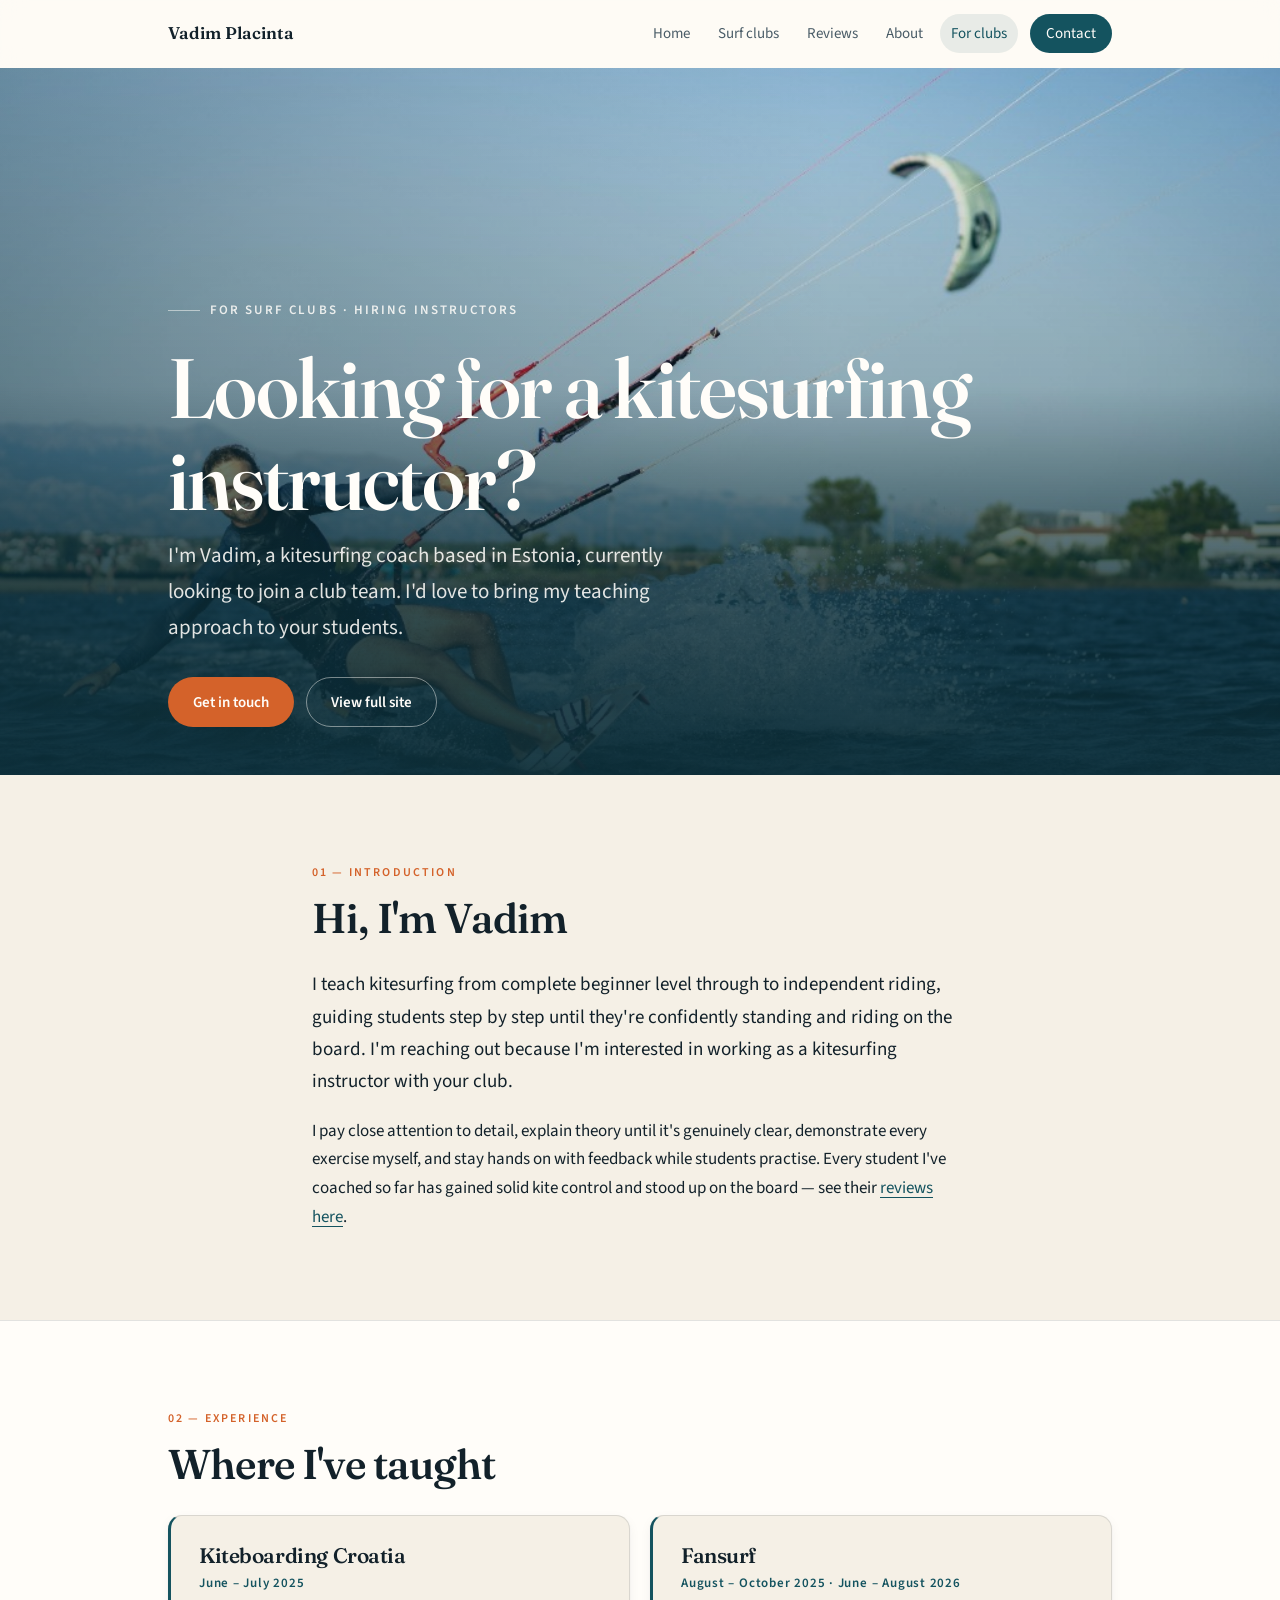
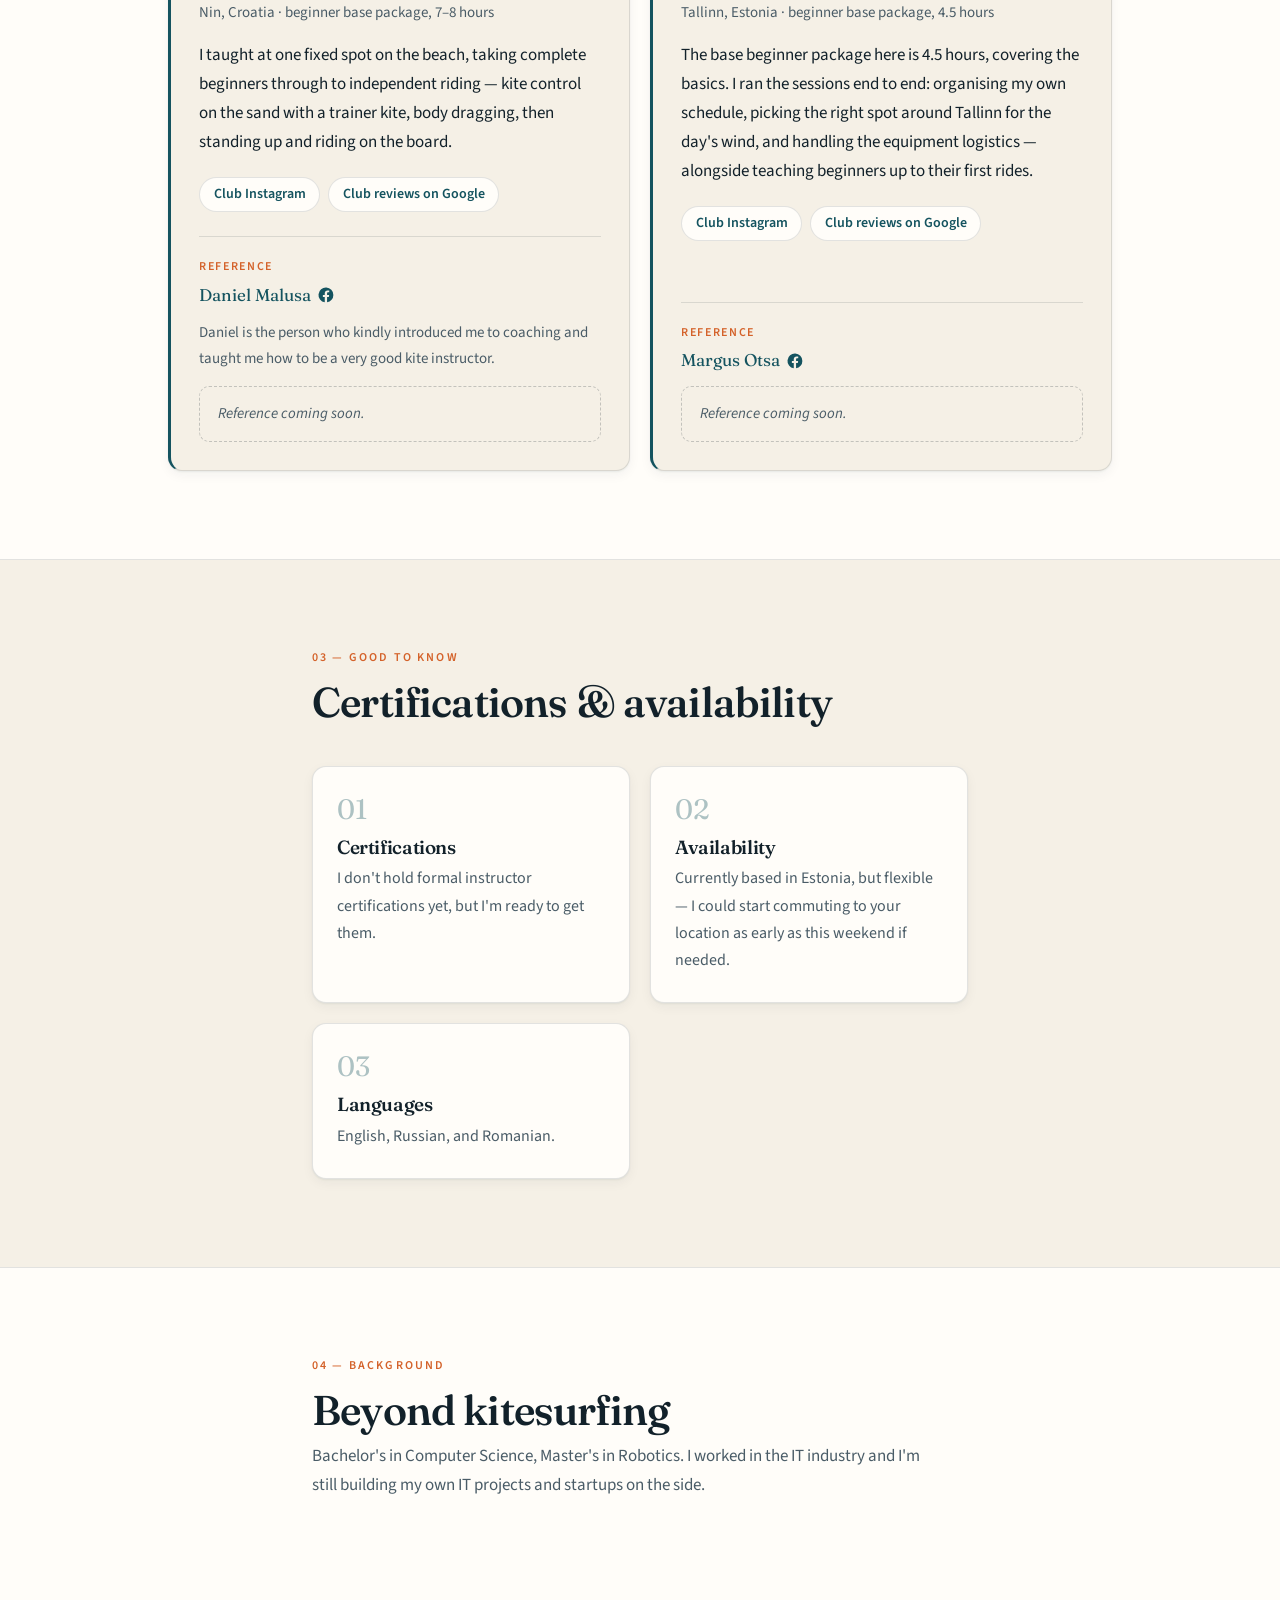
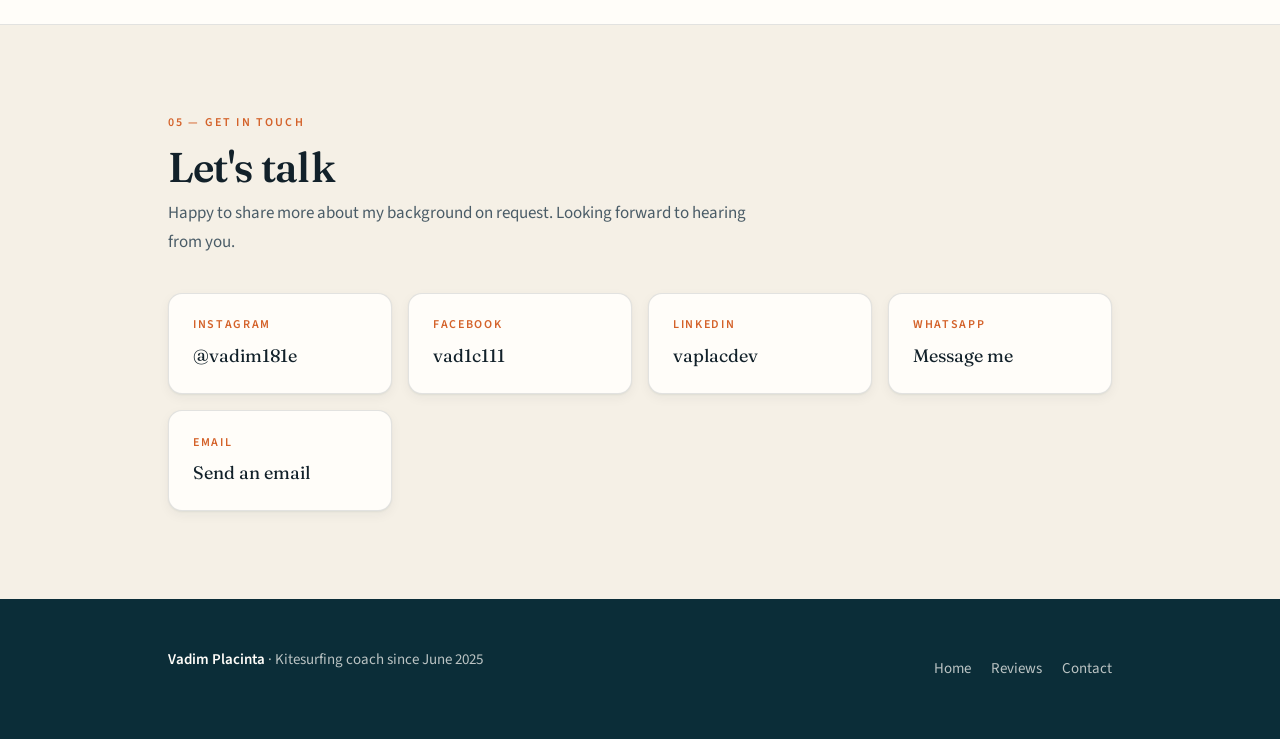
==== employers.html @ 252a07ca "Initial commit of the project structure and setup." ====
<!DOCTYPE html>
<html lang="en">
  <head>
    <meta charset="utf-8" />
    <meta name="viewport" content="width=device-width, initial-scale=1" />
    <title>Vadim Placinta — For surf clubs</title>
    <meta
      name="description"
      content="Vadim Placinta is looking for a kitesurfing instructor position. Experience, availability, and contact details for surf club owners."
    />
    <link rel="preconnect" href="https://fonts.googleapis.com" />
    <link rel="preconnect" href="https://fonts.gstatic.com" crossorigin />
    <link
      href="https://fonts.googleapis.com/css2?family=Fraunces:opsz,wght@9..144,560;9..144,600&family=Source+Sans+3:wght@400;600&display=swap"
      rel="stylesheet"
    />
    <link rel="stylesheet" href="css/style.css" />
  </head>
  <body>
    <header class="site-header" id="site-header">
      <div class="nav-wrap">
        <a class="logo" href="index.html">Vadim Placinta</a>
        <button
          class="nav-toggle"
          id="nav-toggle"
          type="button"
          aria-expanded="false"
          aria-controls="site-nav"
          aria-label="Toggle menu"
        >
          <span></span><span></span><span></span>
        </button>
        <nav class="site-nav" id="site-nav" aria-label="Main">
          <a href="index.html">Home</a>
          <a href="index.html#clubs">Surf clubs</a>
          <a href="index.html#reviews">Reviews</a>
          <a href="index.html#about">About</a>
          <a href="employers.html" class="is-active">For clubs</a>
          <a class="nav-cta" href="#contact">Contact</a>
        </nav>
      </div>
    </header>

    <main id="top">
      <section class="hero" id="hero">
        <div class="hero-bg">
          <img
            src="images/vadim-kite-main.jpg"
            alt="Vadim Placinta kitesurfing, carving with a big spray"
          />
        </div>
        <div class="hero-inner">
          <p class="eyebrow">For surf clubs · hiring instructors</p>
          <h1>Looking for a kitesurfing instructor?</h1>
          <p class="hero-tagline">
            I'm Vadim, a kitesurfing coach based in Estonia, currently looking
            to join a club team. I'd love to bring my teaching approach to
            your students.
          </p>
          <div class="hero-actions">
            <a class="btn btn-primary" href="#contact">Get in touch</a>
            <a class="btn btn-ghost" href="index.html">View full site</a>
          </div>
        </div>
      </section>

      <section class="section" id="pitch">
        <div class="wrap-narrow">
          <span class="section-label">01 — Introduction</span>
          <h2>Hi, I'm Vadim</h2>
          <p class="lead">
            I teach kitesurfing from complete beginner level through to
            independent riding, guiding students step by step until they're
            confidently standing and riding on the board. I'm reaching out
            because I'm interested in working as a kitesurfing instructor with
            your club.
          </p>
          <p>
            I pay close attention to detail, explain theory until it's
            genuinely clear, demonstrate every exercise myself, and stay hands
            on with feedback while students practise. Every student I've
            coached so far has gained solid kite control and stood up on the
            board — see their
            <a href="index.html#reviews">reviews here</a>.
          </p>
        </div>
      </section>

      <section class="section section-alt" id="experience">
        <div class="wrap">
          <span class="section-label">02 — Experience</span>
          <h2>Where I've taught</h2>
          <div class="club-grid">
            <article class="club-card reveal">
              <h3 class="club-name">Kiteboarding Croatia</h3>
              <p class="club-dates">June – July 2025</p>
              <p class="club-meta">
                Nin, Croatia · beginner base package, 7–8 hours
              </p>
              <p class="club-role">
                I taught at one fixed spot on the beach, taking complete
                beginners through to independent riding — kite control on the
                sand with a trainer kite, body dragging, then standing up and
                riding on the board.
              </p>
              <ul class="club-links">
                <li>
                  <a href="https://www.instagram.com/kiteboardingcroatia/" target="_blank" rel="noopener"
                    >Club Instagram</a
                  >
                </li>
                <li>
                  <a href="https://share.google/UNgTQqdzOS1WUuB8z" target="_blank" rel="noopener"
                    >Club reviews on Google</a
                  >
                </li>
              </ul>
              <footer class="club-owner">
                <p class="owner-label">Reference</p>
                <p class="owner-name">
                  <a
                    href="https://www.facebook.com/daniel.malusa"
                    target="_blank"
                    rel="noopener"
                  >
                    Daniel Malusa
                    <svg class="fb-icon" viewBox="0 0 24 24" aria-hidden="true">
                      <path
                        d="M22 12a10 10 0 1 0-11.56 9.88v-6.99H7.9V12h2.54V9.8c0-2.5 1.49-3.89 3.77-3.89 1.1 0 2.24.2 2.24.2v2.46h-1.26c-1.24 0-1.63.77-1.63 1.56V12h2.78l-.44 2.89h-2.34v6.99A10 10 0 0 0 22 12z"
                      />
                    </svg>
                  </a>
                </p>
                <p class="owner-note">
                  Daniel is the person who kindly introduced me to coaching and
                  taught me how to be a very good kite instructor.
                </p>
                <blockquote class="owner-quote is-pending">
                  <p>Reference coming soon.</p>
                </blockquote>
              </footer>
            </article>

            <article class="club-card reveal">
              <h3 class="club-name">Fansurf</h3>
              <p class="club-dates">August – October 2025 · June – August 2026</p>
              <p class="club-meta">
                Tallinn, Estonia · beginner base package, 4.5 hours
              </p>
              <p class="club-role">
                The base beginner package here is 4.5 hours, covering the
                basics. I ran the sessions end to end: organising my own
                schedule, picking the right spot around Tallinn for the day's
                wind, and handling the equipment logistics — alongside
                teaching beginners up to their first rides.
              </p>
              <ul class="club-links">
                <li>
                  <a href="https://www.instagram.com/fansurf_surfikool/" target="_blank" rel="noopener"
                    >Club Instagram</a
                  >
                </li>
                <li>
                  <a href="https://share.google/D5HDDSP0Nj3l9Az5z" target="_blank" rel="noopener"
                    >Club reviews on Google</a
                  >
                </li>
              </ul>
              <footer class="club-owner">
                <p class="owner-label">Reference</p>
                <p class="owner-name">
                  <a
                    href="https://www.facebook.com/margus.otsa"
                    target="_blank"
                    rel="noopener"
                  >
                    Margus Otsa
                    <svg class="fb-icon" viewBox="0 0 24 24" aria-hidden="true">
                      <path
                        d="M22 12a10 10 0 1 0-11.56 9.88v-6.99H7.9V12h2.54V9.8c0-2.5 1.49-3.89 3.77-3.89 1.1 0 2.24.2 2.24.2v2.46h-1.26c-1.24 0-1.63.77-1.63 1.56V12h2.78l-.44 2.89h-2.34v6.99A10 10 0 0 0 22 12z"
                      />
                    </svg>
                  </a>
                </p>
                <blockquote class="owner-quote is-pending">
                  <p>Reference coming soon.</p>
                </blockquote>
              </footer>
            </article>
          </div>
        </div>
      </section>

      <section class="section" id="details">
        <div class="wrap-narrow">
          <span class="section-label">03 — Good to know</span>
          <h2>Certifications &amp; availability</h2>
          <div class="card-grid">
            <article class="card reveal">
              <span class="card-num">01</span>
              <h3>Certifications</h3>
              <p>
                I don't hold formal instructor certifications yet, but I'm
                ready to get them.
              </p>
            </article>
            <article class="card reveal">
              <span class="card-num">02</span>
              <h3>Availability</h3>
              <p>
                Currently based in Estonia, but flexible — I could start
                commuting to your location as early as this weekend if
                needed.
              </p>
            </article>
            <article class="card reveal">
              <span class="card-num">03</span>
              <h3>Languages</h3>
              <p>English, Russian, and Romanian.</p>
            </article>
          </div>
        </div>
      </section>

      <section class="section section-alt" id="background">
        <div class="wrap-narrow">
          <span class="section-label">04 — Background</span>
          <h2>Beyond kitesurfing</h2>
          <p class="section-intro">
            Bachelor's in Computer Science, Master's in Robotics. I worked in
            the IT industry and I'm still building my own IT projects and
            startups on the side.
          </p>
        </div>
      </section>

      <section class="section" id="contact">
        <div class="wrap">
          <span class="section-label">05 — Get in touch</span>
          <h2>Let's talk</h2>
          <p class="section-intro">
            Happy to share more about my background on request. Looking
            forward to hearing from you.
          </p>

          <ul class="contact-grid">
            <li>
              <a href="https://www.instagram.com/vadim181e/" target="_blank" rel="noopener">
                <span class="label">Instagram</span>
                <span class="value">@vadim181e</span>
              </a>
            </li>
            <li>
              <a href="https://www.facebook.com/vad1c111/" target="_blank" rel="noopener">
                <span class="label">Facebook</span>
                <span class="value">vad1c111</span>
              </a>
            </li>
            <li>
              <a href="https://www.linkedin.com/in/vaplacdev/" target="_blank" rel="noopener">
                <span class="label">LinkedIn</span>
                <span class="value">vaplacdev</span>
              </a>
            </li>
            <li>
              <a id="whatsapp-link" href="#contact">
                <span class="label">WhatsApp</span>
                <span class="value">Message me</span>
              </a>
            </li>
            <li>
              <a id="email-link" href="#contact">
                <span class="label">Email</span>
                <span class="value">Send an email</span>
              </a>
            </li>
          </ul>
        </div>
      </section>
    </main>

    <footer class="site-footer">
      <div class="footer-inner">
        <p><strong>Vadim Placinta</strong> · Kitesurfing coach since June 2025</p>
        <nav class="footer-links" aria-label="Footer">
          <a href="index.html">Home</a>
          <a href="index.html#reviews">Reviews</a>
          <a href="#contact">Contact</a>
        </nav>
      </div>
    </footer>

    <script>
      (function () {
        var p = [3, 7, 2, 5, 8, 1, 4, 8, 2, 6, 9];
        var num = p.join("");
        var link = document.getElementById("whatsapp-link");
        if (link) {
          link.href = "https://wa.me/" + num;
          link.target = "_blank";
          link.rel = "noopener";
        }
      })();

      (function () {
        var user = ["v", "a", "p", "l", "a", "c"].join("");
        var domain = ["p", "r", "o", "t", "o", "n", ".", "m", "e"].join("");
        var link = document.getElementById("email-link");
        if (link) {
          link.href = "mailto:" + user + "@" + domain;
        }
      })();

      // Collapsed menu on narrow screens.
      (function () {
        var toggle = document.getElementById("nav-toggle");
        var nav = document.getElementById("site-nav");
        var close = function () {
          nav.classList.remove("is-open");
          toggle.setAttribute("aria-expanded", "false");
        };
        toggle.addEventListener("click", function () {
          var open = nav.classList.toggle("is-open");
          toggle.setAttribute("aria-expanded", open ? "true" : "false");
        });
        nav.addEventListener("click", function (event) {
          if (event.target.closest("a")) {
            close();
          }
        });
        document.addEventListener("keydown", function (event) {
          if (event.key === "Escape") {
            close();
          }
        });
        window.addEventListener("resize", close);
      })();

      // Shadow under the header once the page is scrolled.
      (function () {
        var header = document.getElementById("site-header");
        var onScroll = function () {
          header.classList.toggle("is-stuck", window.scrollY > 8);
        };
        onScroll();
        window.addEventListener("scroll", onScroll, { passive: true });
      })();

      // Fade sections in as they enter the viewport.
      (function () {
        var items = document.querySelectorAll(".reveal");
        if (!("IntersectionObserver" in window)) {
          items.forEach(function (el) {
            el.classList.add("is-visible");
          });
          return;
        }
        var observer = new IntersectionObserver(
          function (entries) {
            entries.forEach(function (entry) {
              if (entry.isIntersecting) {
                entry.target.classList.add("is-visible");
                observer.unobserve(entry.target);
              }
            });
          },
          { rootMargin: "0px 0px -12% 0px", threshold: 0.1 }
        );
        items.forEach(function (el, i) {
          el.style.transitionDelay = (i % 3) * 90 + "ms";
          observer.observe(el);
        });
      })();
    </script>
  </body>
</html>
---- css/style.css ----
:root {
  --sand: #f5f0e6;
  --sand-deep: #eae2d3;
  --foam: #fffdf9;
  --ink: #12212a;
  --ink-soft: #4a5c67;
  --sea: #14535f;
  --sea-deep: #0b2d38;
  --kite: #d4622a;
  --line: rgba(18, 33, 42, 0.12);
  --shadow-sm: 0 1px 2px rgba(11, 45, 56, 0.06),
    0 4px 12px rgba(11, 45, 56, 0.05);
  --shadow-md: 0 2px 4px rgba(11, 45, 56, 0.06),
    0 12px 32px rgba(11, 45, 56, 0.09);
  --wrap: 62rem;
  --header-h: 4.25rem;
}

*,
*::before,
*::after {
  box-sizing: border-box;
}

html {
  scroll-behavior: smooth;
}

body {
  margin: 0;
  background: var(--sand);
  color: var(--ink);
  font-family: "Source Sans 3", system-ui, sans-serif;
  font-size: 1.0625rem;
  line-height: 1.7;
  -webkit-font-smoothing: antialiased;
}

img {
  max-width: 100%;
}

a {
  color: var(--sea);
  text-decoration-thickness: 1px;
  text-underline-offset: 0.25em;
}

a:hover {
  color: var(--kite);
}

h1,
h2,
h3 {
  font-family: Fraunces, Georgia, serif;
  font-weight: 560;
  letter-spacing: -0.02em;
  line-height: 1.1;
}

/* ---------- header / nav ---------- */

.site-header {
  position: sticky;
  top: 0;
  z-index: 50;
  height: var(--header-h);
  display: flex;
  align-items: center;
  background: rgba(255, 253, 249, 0.82);
  backdrop-filter: blur(12px) saturate(150%);
  border-bottom: 1px solid transparent;
  transition: border-color 0.3s ease, box-shadow 0.3s ease;
}

.site-header.is-stuck {
  border-bottom-color: var(--line);
  box-shadow: 0 1px 12px rgba(11, 45, 56, 0.06);
}

.nav-wrap {
  width: 100%;
  max-width: var(--wrap);
  margin: 0 auto;
  padding: 0 1.5rem;
  display: flex;
  align-items: center;
  justify-content: space-between;
  gap: 1.5rem;
}

.logo {
  font-family: Fraunces, Georgia, serif;
  font-weight: 600;
  font-size: 1.0625rem;
  color: var(--ink);
  text-decoration: none;
  white-space: nowrap;
}

.logo:hover {
  color: var(--sea);
}

.site-nav {
  display: flex;
  align-items: center;
  gap: 0.35rem;
}

.site-nav a {
  position: relative;
  padding: 0.4rem 0.7rem;
  border-radius: 999px;
  color: var(--ink-soft);
  font-size: 0.9375rem;
  text-decoration: none;
  white-space: nowrap;
  transition: color 0.2s ease, background-color 0.2s ease;
}

.nav-toggle {
  display: none;
  flex-direction: column;
  justify-content: center;
  gap: 5px;
  width: 2.75rem;
  height: 2.75rem;
  padding: 0 0.6rem;
  border: 1px solid var(--line);
  border-radius: 10px;
  background: var(--foam);
  cursor: pointer;
}

.nav-toggle span {
  display: block;
  height: 2px;
  border-radius: 2px;
  background: var(--ink);
  transition: transform 0.25s ease, opacity 0.2s ease;
}

.nav-toggle[aria-expanded="true"] span:nth-child(1) {
  transform: translateY(7px) rotate(45deg);
}

.nav-toggle[aria-expanded="true"] span:nth-child(2) {
  opacity: 0;
}

.nav-toggle[aria-expanded="true"] span:nth-child(3) {
  transform: translateY(-7px) rotate(-45deg);
}

.site-nav a:hover {
  color: var(--ink);
  background: var(--sand-deep);
}

.site-nav a.is-active {
  color: var(--sea);
  background: rgba(20, 83, 95, 0.09);
}

.site-nav .nav-cta {
  margin-left: 0.4rem;
  background: var(--sea);
  color: var(--foam);
  padding: 0.45rem 1rem;
}

.site-nav .nav-cta:hover {
  background: var(--sea-deep);
  color: var(--foam);
}

/* ---------- hero ---------- */

.hero {
  position: relative;
  min-height: min(42rem, calc(100svh - var(--header-h)));
  display: flex;
  align-items: flex-end;
  padding: 14rem 0 3rem;
  overflow: hidden;
  background: var(--sea-deep);
  isolation: isolate;
}

.hero-bg {
  position: absolute;
  inset: 0;
  z-index: -2;
}

.hero-bg img {
  width: 100%;
  height: 100%;
  object-fit: cover;
  object-position: 35% 22%;
}

.hero::after {
  content: "";
  position: absolute;
  inset: 0;
  z-index: -1;
  background: linear-gradient(
      to top,
      rgba(11, 45, 56, 0.93) 0%,
      rgba(11, 45, 56, 0.78) 28%,
      rgba(11, 45, 56, 0.28) 55%,
      rgba(11, 45, 56, 0.1) 100%
    ),
    linear-gradient(to right, rgba(11, 45, 56, 0.35), transparent 65%);
}

.hero-inner {
  width: 100%;
  max-width: var(--wrap);
  margin: 0 auto;
  padding: 0 1.5rem;
  color: var(--foam);
}

.eyebrow {
  display: inline-flex;
  align-items: center;
  gap: 0.6rem;
  margin: 0 0 1.25rem;
  font-size: 0.8125rem;
  font-weight: 600;
  letter-spacing: 0.16em;
  text-transform: uppercase;
  color: rgba(255, 253, 249, 0.85);
}

.eyebrow::before {
  content: "";
  width: 2rem;
  height: 1px;
  background: currentColor;
  opacity: 0.6;
}

.hero h1 {
  margin: 0 0 0.75rem;
  font-size: clamp(2.75rem, 9vw, 5.25rem);
  color: var(--foam);
}

.hero-tagline {
  max-width: 34rem;
  margin: 0 0 2rem;
  font-size: clamp(1.0625rem, 2.2vw, 1.3125rem);
  color: rgba(255, 253, 249, 0.88);
}

.hero-actions {
  display: flex;
  flex-wrap: wrap;
  gap: 0.75rem;
}

.btn {
  display: inline-block;
  padding: 0.7rem 1.5rem;
  border-radius: 999px;
  border: 1px solid transparent;
  font-size: 0.9375rem;
  font-weight: 600;
  text-decoration: none;
  transition: transform 0.2s ease, background-color 0.2s ease,
    border-color 0.2s ease, color 0.2s ease;
}

.btn:hover {
  transform: translateY(-2px);
}

.btn-primary {
  background: var(--kite);
  color: var(--foam);
}

.btn-primary:hover {
  background: #bd5322;
  color: var(--foam);
}

.btn-ghost {
  border-color: rgba(255, 253, 249, 0.45);
  color: var(--foam);
}

.btn-ghost:hover {
  background: rgba(255, 253, 249, 0.12);
  border-color: var(--foam);
  color: var(--foam);
}

.btn-outline {
  border-color: var(--sea);
  color: var(--sea);
}

.btn-outline:hover {
  background: var(--sea);
  color: var(--foam);
}

/* ---------- sections ---------- */

.section {
  padding: 5.5rem 0;
  scroll-margin-top: var(--header-h);
}

.section-alt {
  background: var(--foam);
  border-top: 1px solid var(--line);
  border-bottom: 1px solid var(--line);
}

.wrap {
  max-width: var(--wrap);
  margin: 0 auto;
  padding: 0 1.5rem;
}

.wrap-narrow {
  max-width: 44rem;
  margin: 0 auto;
  padding: 0 1.5rem;
}

.section-label {
  display: block;
  margin: 0 0 0.75rem;
  font-size: 0.75rem;
  font-weight: 600;
  letter-spacing: 0.18em;
  text-transform: uppercase;
  color: var(--kite);
}

.section h2 {
  margin: 0 0 1.75rem;
  font-size: clamp(1.85rem, 4.5vw, 2.6rem);
}

.section h2 + .section-intro {
  margin-top: -1.25rem;
  margin-bottom: 2.25rem;
  color: var(--ink-soft);
  max-width: 38rem;
}

p {
  margin: 0 0 1.125rem;
}

p:last-child {
  margin-bottom: 0;
}

.lead {
  font-size: 1.1875rem;
  color: var(--ink);
}

/* ---------- coaching cards ---------- */

.card-grid {
  display: grid;
  grid-template-columns: repeat(auto-fit, minmax(15rem, 1fr));
  gap: 1.25rem;
  margin-top: 2.5rem;
}

.card {
  background: var(--foam);
  border: 1px solid var(--line);
  border-radius: 14px;
  padding: 1.75rem 1.5rem;
  box-shadow: var(--shadow-sm);
  transition: transform 0.25s ease, box-shadow 0.25s ease;
}

.card:hover {
  transform: translateY(-4px);
  box-shadow: var(--shadow-md);
}

.section-alt .card {
  background: var(--sand);
}

.card-num {
  display: block;
  font-family: Fraunces, Georgia, serif;
  font-size: 1.75rem;
  color: rgba(20, 83, 95, 0.35);
  line-height: 1;
  margin-bottom: 0.85rem;
}

.card h3 {
  margin: 0 0 0.5rem;
  font-size: 1.1875rem;
}

.card p {
  margin: 0;
  color: var(--ink-soft);
  font-size: 1rem;
}

/* ---------- gallery ---------- */

.gallery {
  display: grid;
  grid-template-columns: repeat(3, 1fr);
  gap: 1rem;
  margin-top: 3rem;
}

.gallery figure {
  margin: 0;
  overflow: hidden;
  border-radius: 14px;
  box-shadow: var(--shadow-sm);
}

.gallery img {
  display: block;
  width: 100%;
  aspect-ratio: 3 / 2;
  object-fit: cover;
  transition: transform 0.6s cubic-bezier(0.2, 0.7, 0.2, 1);
}

.gallery figure:hover img {
  transform: scale(1.04);
}

/* ---------- clubs ---------- */

.club-grid {
  display: grid;
  grid-template-columns: repeat(auto-fit, minmax(20rem, 1fr));
  gap: 1.25rem;
}

.club-card {
  display: flex;
  flex-direction: column;
  padding: 1.75rem;
  background: var(--foam);
  border: 1px solid var(--line);
  border-left: 3px solid var(--sea);
  border-radius: 14px;
  box-shadow: var(--shadow-sm);
}

.section-alt .club-card {
  background: var(--sand);
}

.club-name {
  margin: 0 0 0.3rem;
  font-size: 1.3125rem;
}

.club-dates {
  margin: 0 0 0.35rem;
  font-size: 0.8125rem;
  font-weight: 600;
  letter-spacing: 0.06em;
  color: var(--sea);
}

.club-meta {
  margin: 0 0 1rem;
  color: var(--ink-soft);
  font-size: 0.9375rem;
}

.club-role {
  margin: 0 0 1.25rem;
}

.club-links {
  list-style: none;
  display: flex;
  flex-wrap: wrap;
  gap: 0.5rem;
  margin: 0 0 1.5rem;
  padding: 0;
}

.club-links a {
  display: inline-block;
  padding: 0.3rem 0.85rem;
  border: 1px solid var(--line);
  border-radius: 999px;
  background: var(--sand);
  font-size: 0.875rem;
  font-weight: 600;
  text-decoration: none;
  transition: background-color 0.2s ease, border-color 0.2s ease,
    color 0.2s ease;
}

.section-alt .club-links a {
  background: var(--foam);
}

.club-links a:hover {
  background: var(--sea);
  border-color: var(--sea);
  color: var(--foam);
}

.club-owner {
  margin-top: auto;
  padding-top: 1.25rem;
  border-top: 1px solid var(--line);
}

.owner-label {
  margin: 0 0 0.2rem;
  font-size: 0.75rem;
  font-weight: 600;
  letter-spacing: 0.14em;
  text-transform: uppercase;
  color: var(--kite);
}

.owner-name {
  margin: 0 0 0.65rem;
  font-family: Fraunces, Georgia, serif;
  font-size: 1.0625rem;
}

.owner-name a {
  display: inline-flex;
  align-items: center;
  gap: 0.4rem;
  text-decoration: none;
}

.owner-name a:hover {
  text-decoration: underline;
}

.fb-icon {
  width: 1.05em;
  height: 1.05em;
  flex: none;
  fill: currentColor;
}

.owner-note {
  margin: 0 0 0.9rem;
  color: var(--ink-soft);
  font-size: 0.9375rem;
}

.owner-quote {
  margin: 0;
  padding: 0.9rem 1.1rem;
  border-radius: 10px;
  background: var(--sand-deep);
  color: var(--ink-soft);
  font-size: 0.9375rem;
}

.owner-quote p {
  margin: 0;
}

.owner-quote.is-pending {
  border: 1px dashed rgba(18, 33, 42, 0.22);
  background: transparent;
  font-style: italic;
}

.club-photo {
  margin: 0 0 2.5rem;
  overflow: hidden;
  border-radius: 14px;
  box-shadow: var(--shadow-sm);
}

.club-photo img {
  display: block;
  width: 100%;
  aspect-ratio: 16 / 10;
  object-fit: cover;
}

.club-photo figcaption {
  padding: 0.85rem 1.25rem;
  background: var(--foam);
  color: var(--ink-soft);
  font-size: 0.9375rem;
}

.section-alt .club-photo figcaption {
  background: var(--sand);
}

/* ---------- reviews ---------- */

.reviews {
  display: grid;
  grid-template-columns: repeat(auto-fit, minmax(18rem, 1fr));
  gap: 1.25rem;
}

blockquote.review {
  position: relative;
  margin: 0;
  padding: 2.5rem 1.75rem 1.5rem;
  background: var(--foam);
  border: 1px solid var(--line);
  border-radius: 14px;
  box-shadow: var(--shadow-sm);
}

.section-alt blockquote.review {
  background: var(--sand);
}

blockquote.review::before {
  content: "\201C";
  position: absolute;
  top: 0.35rem;
  left: 1.4rem;
  font-family: Fraunces, Georgia, serif;
  font-size: 4rem;
  line-height: 1;
  color: rgba(20, 83, 95, 0.22);
}

blockquote.review p {
  margin: 0 0 1rem;
}

.review-translation {
  color: var(--ink-soft);
  font-size: 0.9375rem;
  font-style: italic;
}

blockquote.review footer {
  font-size: 0.9375rem;
  font-weight: 600;
  color: var(--sea);
}

blockquote.review footer span {
  display: block;
  font-weight: 400;
  color: var(--ink-soft);
}

/* ---------- empty states ---------- */

.empty {
  padding: 2.5rem 1.75rem;
  background: var(--foam);
  border: 1px dashed rgba(18, 33, 42, 0.25);
  border-radius: 14px;
  text-align: center;
  color: var(--ink-soft);
}

.section-alt .empty {
  background: var(--sand);
}

.empty p {
  margin: 0 0 1.25rem;
}

.empty p:last-child {
  margin-bottom: 0;
}

/* ---------- education timeline ---------- */

.timeline {
  list-style: none;
  margin: 0;
  padding: 0 0 0 1.75rem;
  border-left: 2px solid var(--line);
}

.timeline li {
  position: relative;
  padding: 0 0 1.75rem;
}

.timeline li:last-child {
  padding-bottom: 0;
}

.timeline li::before {
  content: "";
  position: absolute;
  top: 0.6rem;
  left: calc(-1.75rem - 6px);
  width: 10px;
  height: 10px;
  border-radius: 50%;
  background: var(--sea);
  box-shadow: 0 0 0 4px var(--sand);
}

.section-alt .timeline li::before {
  box-shadow: 0 0 0 4px var(--foam);
}

.timeline .degree {
  display: block;
  font-family: Fraunces, Georgia, serif;
  font-size: 1.1875rem;
  font-weight: 560;
}

.timeline .field {
  color: var(--ink-soft);
}

/* ---------- form / contact ---------- */

.form-placeholder {
  padding: 3.5rem 1.75rem;
  background: var(--sand);
  border: 1px dashed rgba(18, 33, 42, 0.25);
  border-radius: 14px;
  text-align: center;
  color: var(--ink-soft);
}

.form-placeholder p {
  margin: 0;
}

.form-embed {
  border-radius: 14px;
  overflow: hidden;
  box-shadow: var(--shadow-sm);
  background: var(--foam);
}

.form-embed iframe {
  display: block;
  width: 100%;
  border: 0;
}

.contact-grid {
  list-style: none;
  margin: 0;
  padding: 0;
  display: grid;
  grid-template-columns: repeat(auto-fit, minmax(13rem, 1fr));
  gap: 1rem;
}

.contact-grid a {
  display: block;
  height: 100%;
  padding: 1.35rem 1.5rem;
  background: var(--foam);
  border: 1px solid var(--line);
  border-radius: 14px;
  box-shadow: var(--shadow-sm);
  text-decoration: none;
  color: var(--ink);
  transition: transform 0.25s ease, box-shadow 0.25s ease,
    border-color 0.25s ease;
}

.contact-grid a:hover {
  transform: translateY(-3px);
  box-shadow: var(--shadow-md);
  border-color: var(--sea);
  color: var(--ink);
}

.contact-grid .label {
  display: block;
  font-size: 0.75rem;
  font-weight: 600;
  letter-spacing: 0.14em;
  text-transform: uppercase;
  color: var(--kite);
  margin-bottom: 0.3rem;
}

.contact-grid .value {
  font-family: Fraunces, Georgia, serif;
  font-size: 1.125rem;
}

/* ---------- footer ---------- */

.site-footer {
  background: var(--sea-deep);
  color: rgba(255, 253, 249, 0.72);
  padding: 3rem 0;
  font-size: 0.9375rem;
}

.footer-inner {
  max-width: var(--wrap);
  margin: 0 auto;
  padding: 0 1.5rem;
  display: flex;
  flex-wrap: wrap;
  gap: 0.75rem 1.5rem;
  justify-content: space-between;
  align-items: center;
}

.site-footer strong {
  color: var(--foam);
  font-weight: 600;
}

.footer-links {
  display: flex;
  gap: 1.25rem;
}

.site-footer a {
  color: rgba(255, 253, 249, 0.72);
  text-decoration: none;
}

.site-footer a:hover {
  color: var(--foam);
}

/* ---------- scroll reveal ---------- */

.reveal {
  opacity: 0;
  transform: translateY(18px);
  transition: opacity 0.7s ease, transform 0.7s cubic-bezier(0.2, 0.7, 0.2, 1);
}

.reveal.is-visible {
  opacity: 1;
  transform: none;
}

/* ---------- responsive ---------- */

@media (max-width: 46rem) {
  .section {
    padding: 4rem 0;
  }

  .hero {
    padding-top: 9rem;
  }

  .gallery {
    grid-template-columns: 1fr 1fr;
  }
}

/* Collapse the nav into a toggled panel once the links stop fitting. */
@media (max-width: 58rem) {
  .nav-toggle {
    display: flex;
  }

  .site-nav {
    position: absolute;
    top: 100%;
    left: 0;
    right: 0;
    display: none;
    flex-direction: column;
    align-items: stretch;
    gap: 0.15rem;
    padding: 0.75rem 1.25rem 1.25rem;
    background: rgba(255, 253, 249, 0.98);
    backdrop-filter: blur(12px) saturate(150%);
    border-bottom: 1px solid var(--line);
    box-shadow: var(--shadow-md);
  }

  .site-nav.is-open {
    display: flex;
  }

  .site-nav a {
    padding: 0.8rem 0.9rem;
    border-radius: 10px;
    font-size: 1.0625rem;
  }

  .site-nav .nav-cta {
    margin: 0.5rem 0 0;
    text-align: center;
  }
}

@media (max-width: 34rem) {
  :root {
    --header-h: 3.75rem;
  }

  .nav-wrap {
    padding: 0 1rem;
  }

  .wrap,
  .wrap-narrow,
  .hero-inner,
  .footer-inner {
    padding: 0 1.25rem;
  }

  .section {
    padding: 3.25rem 0;
  }

  .hero {
    padding-top: 7rem;
    padding-bottom: 2.5rem;
  }

  .hero-actions .btn {
    flex: 1 1 auto;
    text-align: center;
  }

  .gallery {
    grid-template-columns: 1fr;
  }

  .card,
  .club-card {
    padding: 1.35rem 1.25rem;
  }

  blockquote.review {
    padding: 2.25rem 1.25rem 1.25rem;
  }

  .empty,
  .form-placeholder {
    padding: 1.75rem 1.25rem;
  }

  .contact-grid {
    grid-template-columns: 1fr;
  }

  .footer-inner {
    flex-direction: column;
    align-items: flex-start;
  }

  .form-embed iframe {
    height: 700px;
  }
}

@media (prefers-reduced-motion: reduce) {
  html {
    scroll-behavior: auto;
  }

  .reveal {
    opacity: 1;
    transform: none;
    transition: none;
  }

  .btn:hover,
  .card:hover,
  .contact-grid a:hover {
    transform: none;
  }

  .gallery figure:hover img {
    transform: none;
  }
}
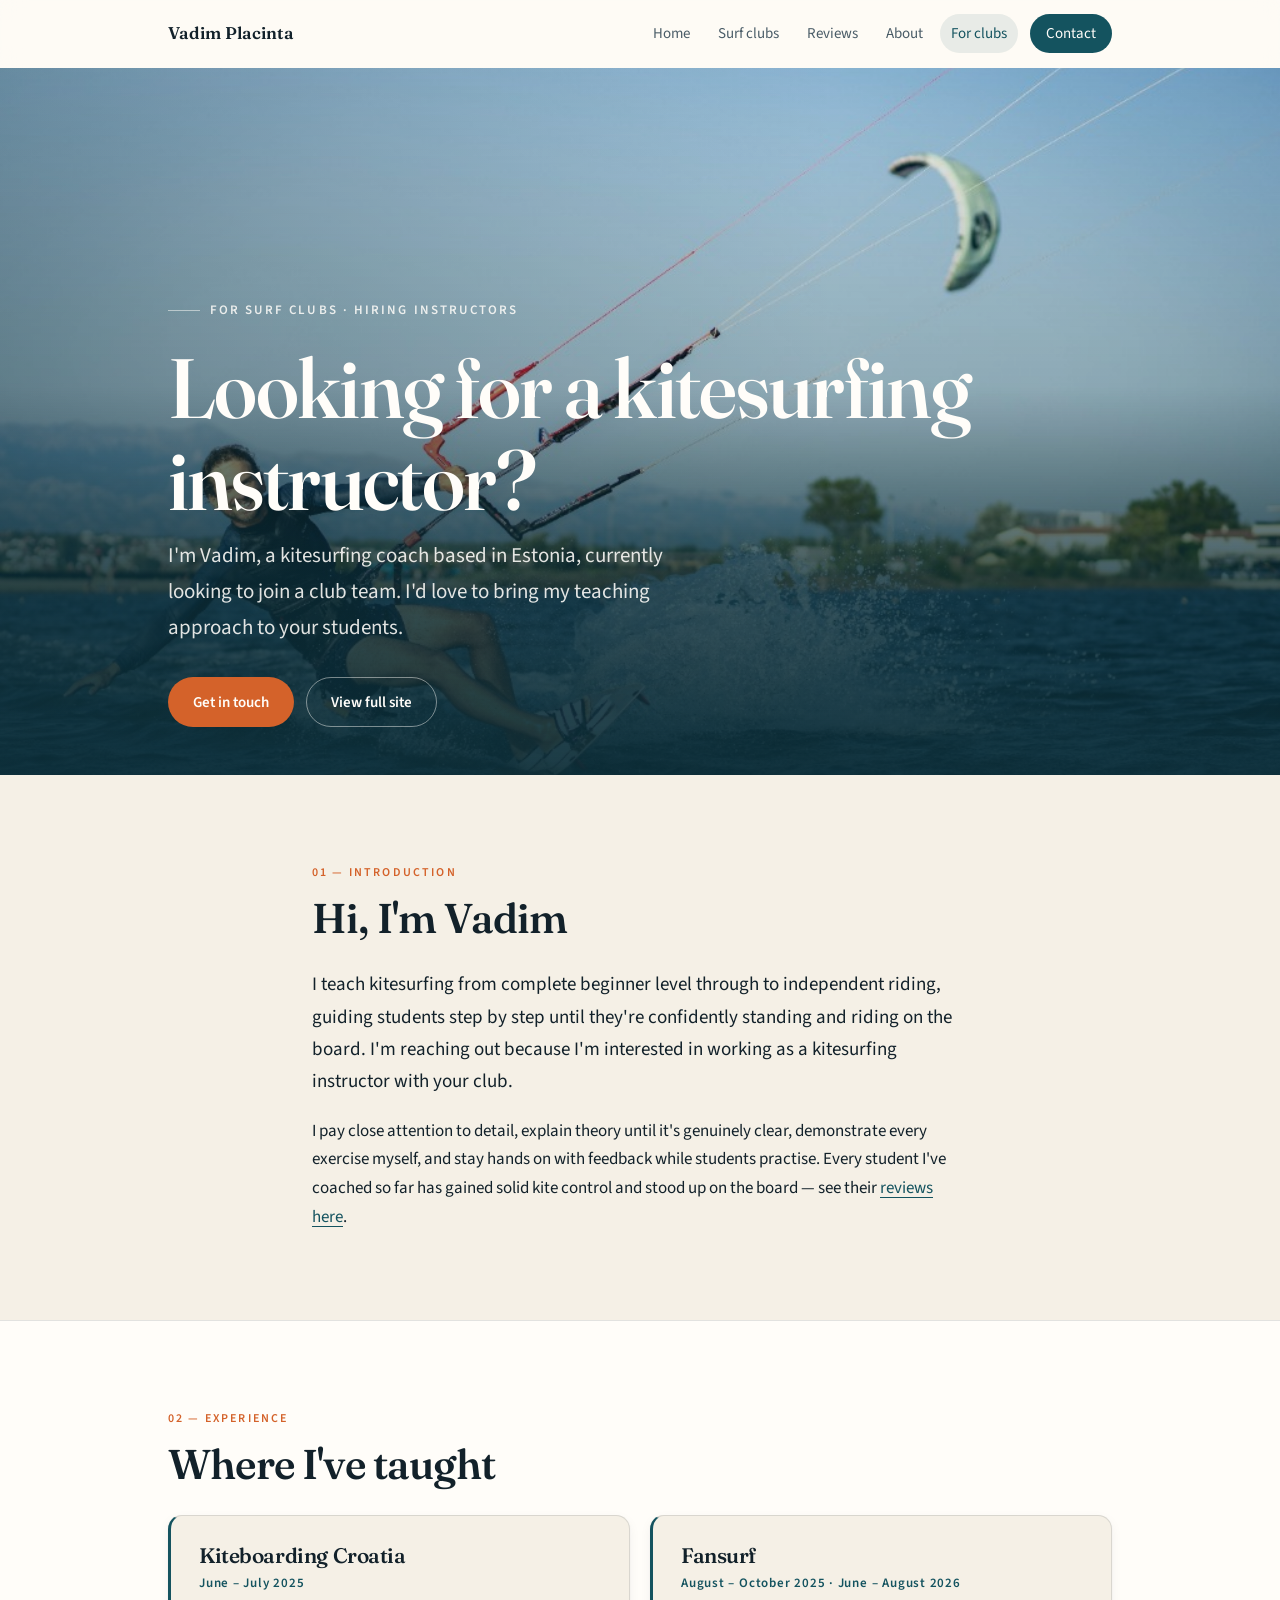
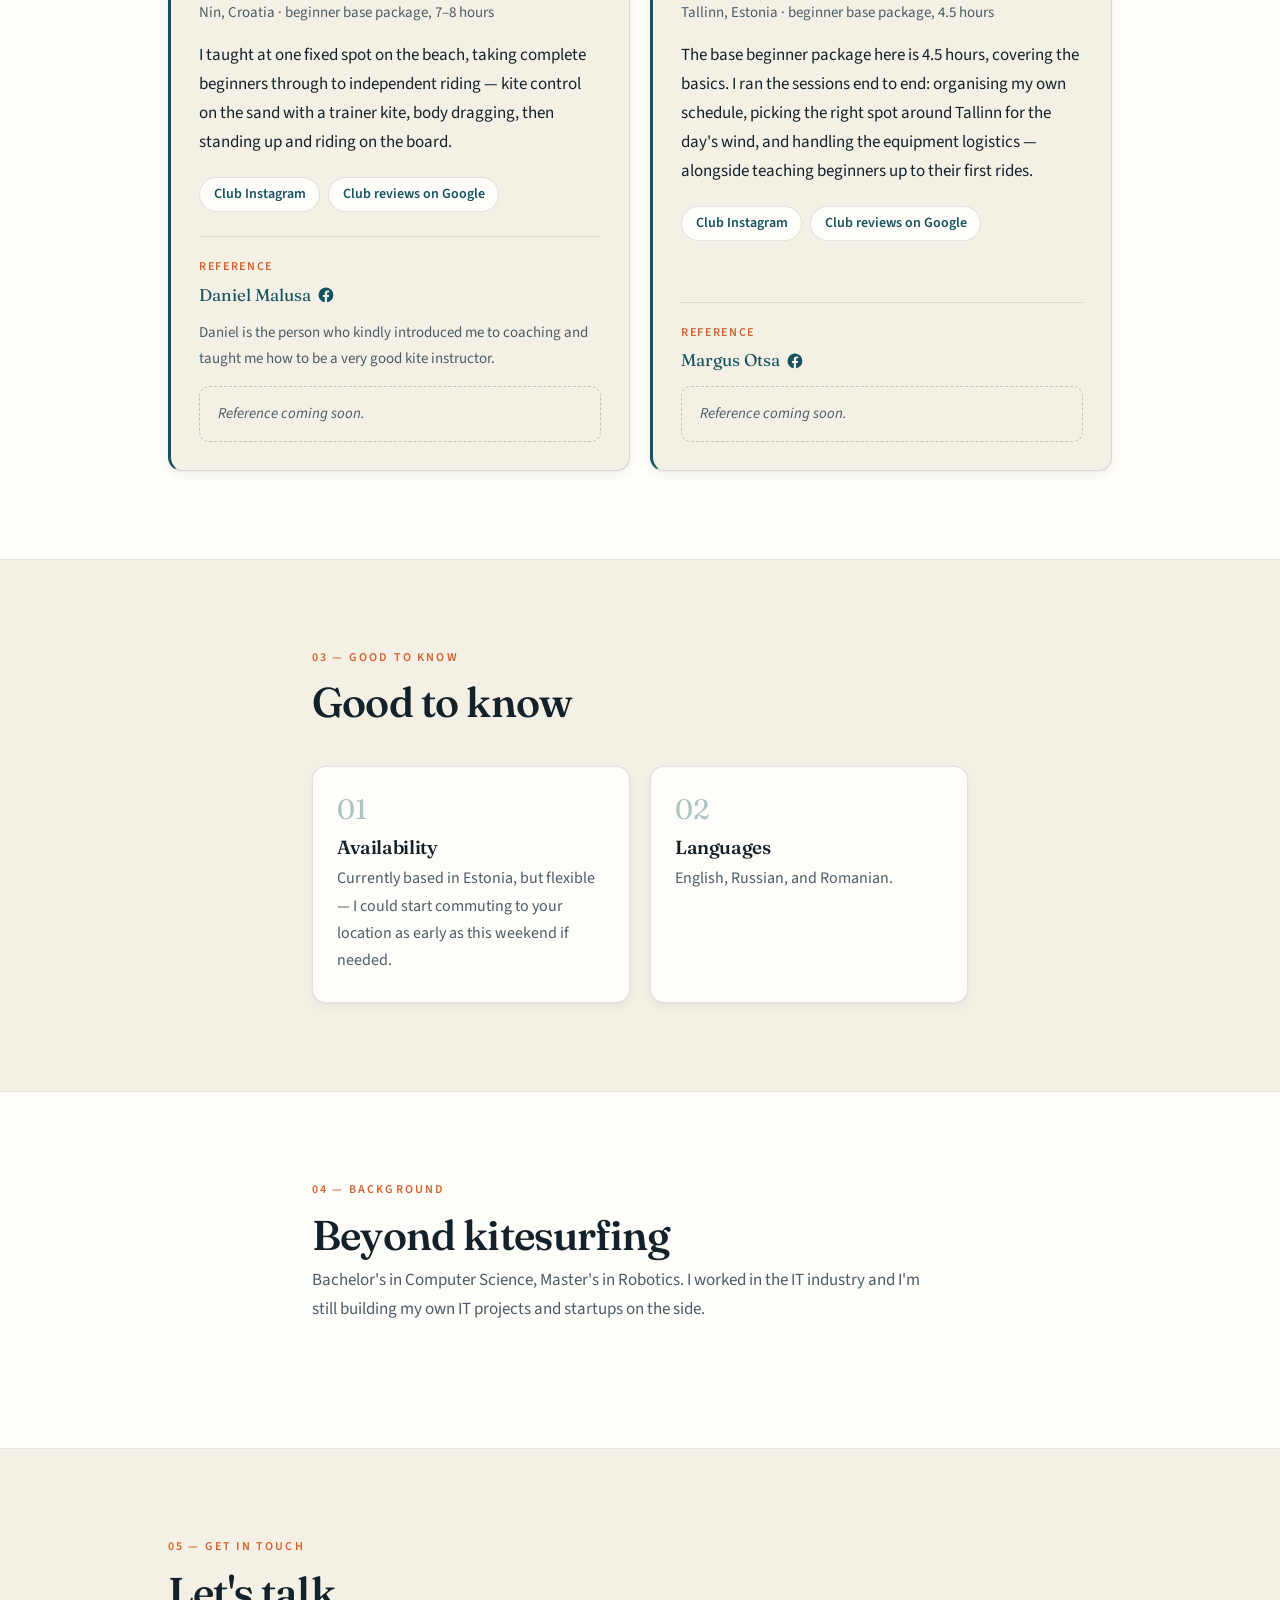
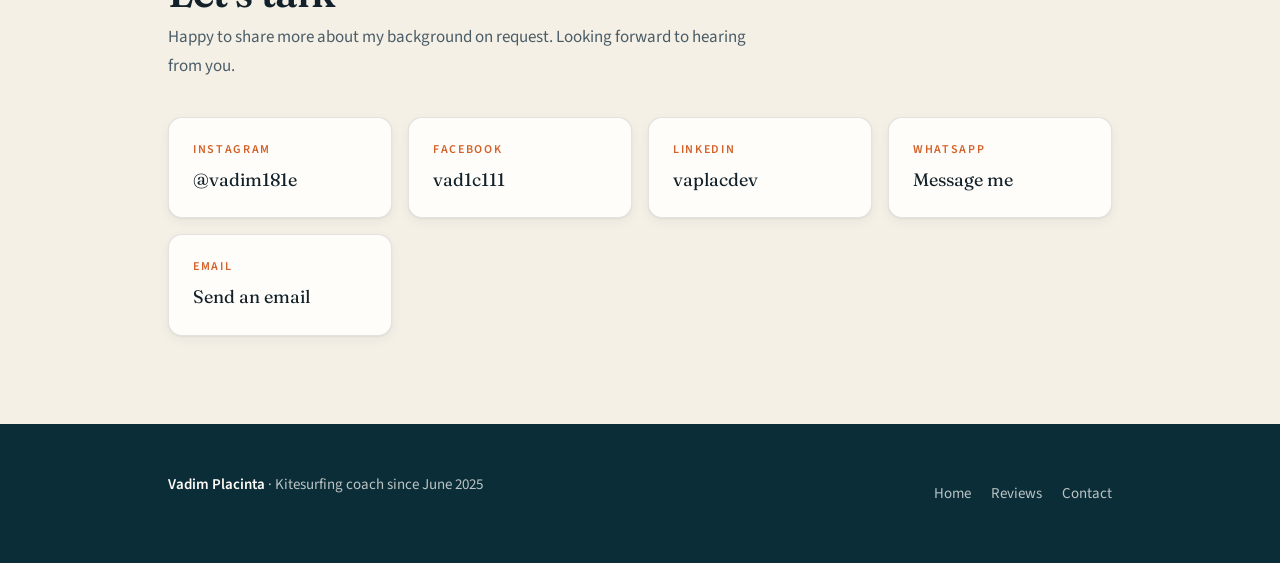
==== commit 46d979c4: "Update employers.html section title and content; adjust index.html footer to include specific dates " ====
--- a/employers.html
+++ b/employers.html
@@ -194,18 +194,10 @@
       <section class="section" id="details">
         <div class="wrap-narrow">
           <span class="section-label">03 — Good to know</span>
-          <h2>Certifications &amp; availability</h2>
+          <h2>Good to know</h2>
           <div class="card-grid">
             <article class="card reveal">
               <span class="card-num">01</span>
-              <h3>Certifications</h3>
-              <p>
-                I don't hold formal instructor certifications yet, but I'm
-                ready to get them.
-              </p>
-            </article>
-            <article class="card reveal">
-              <span class="card-num">02</span>
               <h3>Availability</h3>
               <p>
                 Currently based in Estonia, but flexible — I could start
@@ -214,7 +206,7 @@
               </p>
             </article>
             <article class="card reveal">
-              <span class="card-num">03</span>
+              <span class="card-num">02</span>
               <h3>Languages</h3>
               <p>English, Russian, and Romanian.</p>
             </article>
--- a/css/style.css
+++ b/css/style.css
@@ -427,6 +427,20 @@
   margin-top: 3rem;
 }
 
+@media (min-width: 60rem) {
+  #coaching .wrap {
+    max-width: 74rem;
+  }
+
+  .gallery {
+    gap: 1.5rem;
+  }
+
+  .gallery img {
+    aspect-ratio: 4 / 3;
+  }
+}
+
 .gallery figure {
   margin: 0;
   overflow: hidden;
@@ -589,9 +603,9 @@
 }
 
 .club-photo {
-  margin: 0 0 2.5rem;
+  margin: 0 0 1.25rem;
   overflow: hidden;
-  border-radius: 14px;
+  border-radius: 10px;
   box-shadow: var(--shadow-sm);
 }
 
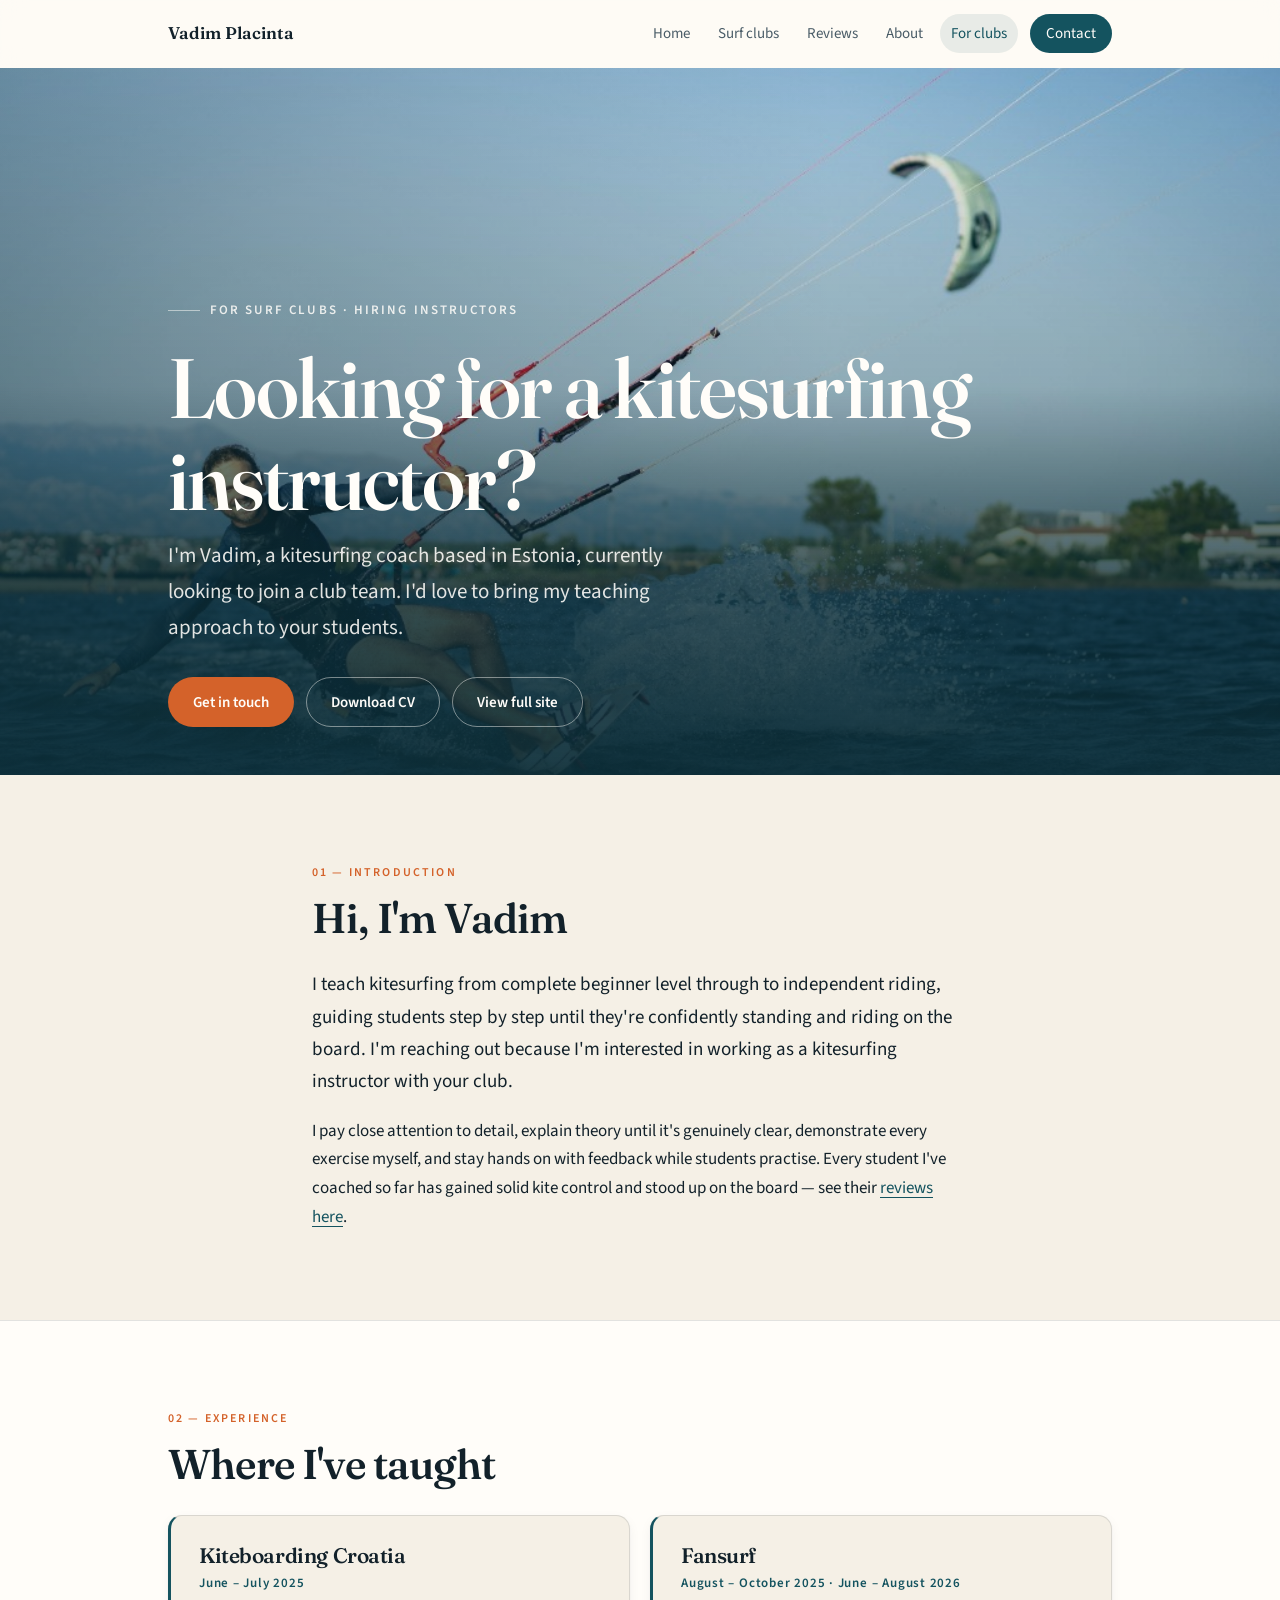
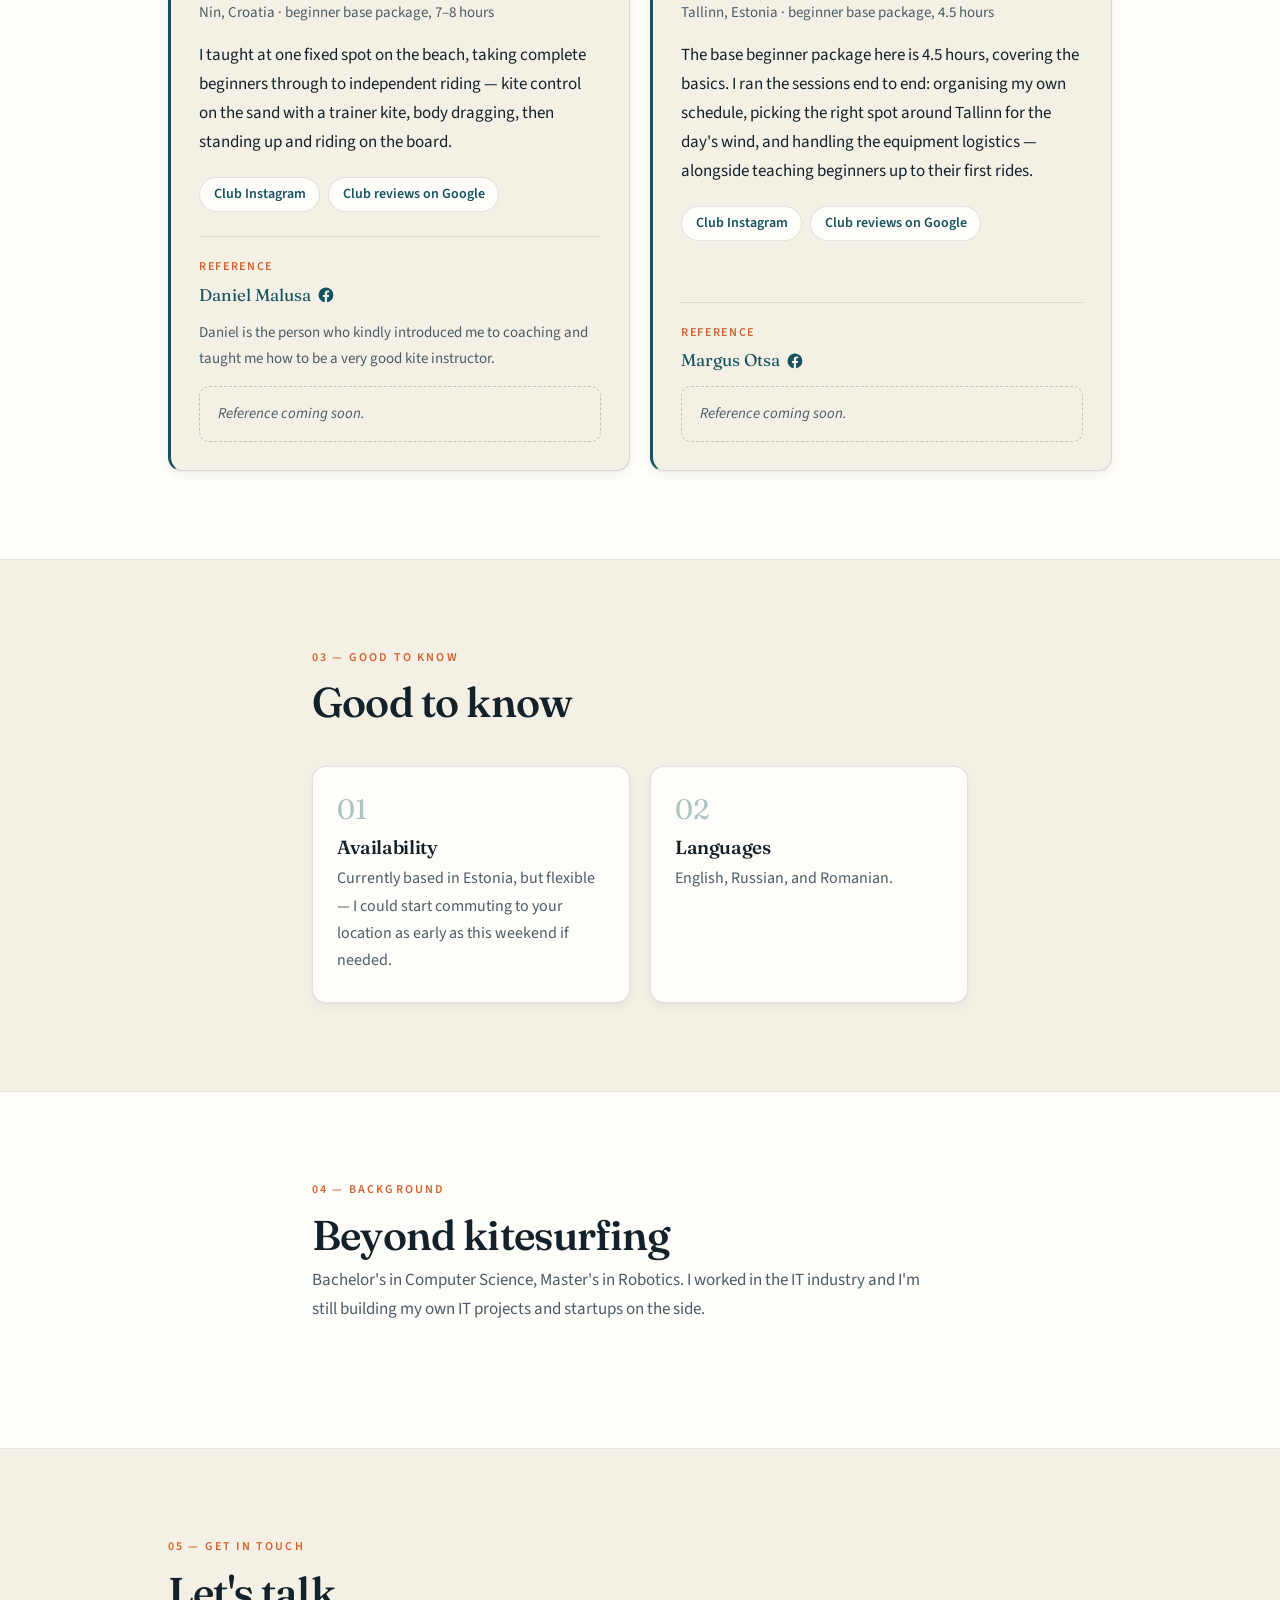
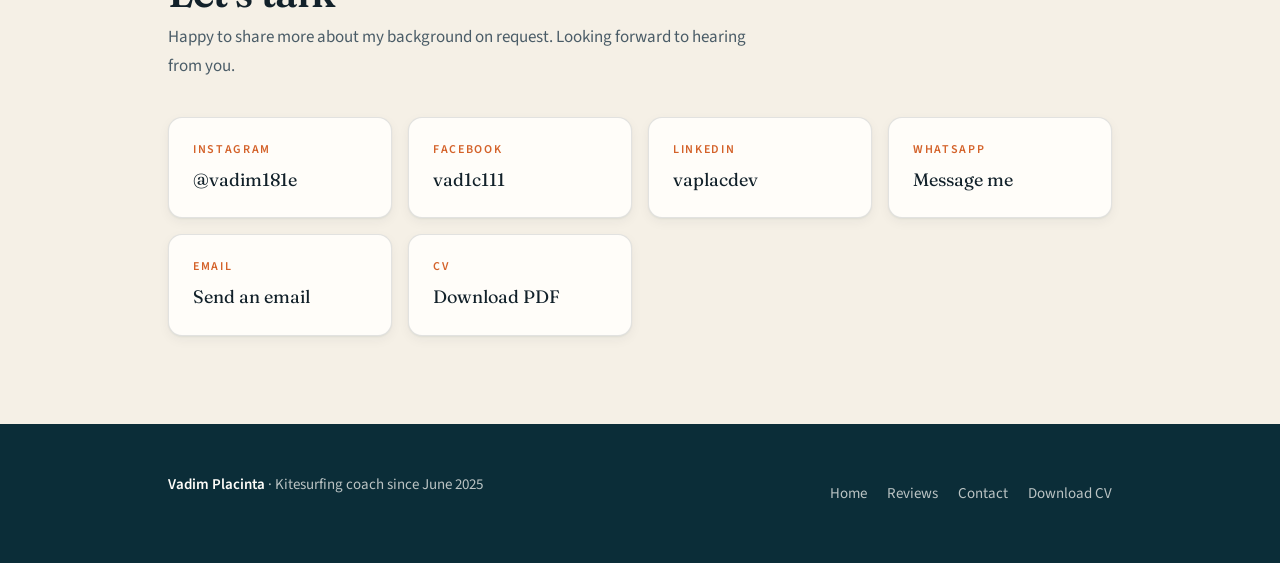
==== commit a65d09eb: "Add download link for CV in employers.html and index.html; implement print styles in CSS" ====
--- a/employers.html
+++ b/employers.html
@@ -59,6 +59,12 @@
           </p>
           <div class="hero-actions">
             <a class="btn btn-primary" href="#contact">Get in touch</a>
+            <a
+              class="btn btn-ghost"
+              href="Vadim-Placinta-kitesurfing-coach.pdf"
+              download
+              >Download CV</a
+            >
             <a class="btn btn-ghost" href="index.html">View full site</a>
           </div>
         </div>
@@ -266,6 +272,12 @@
                 <span class="value">Send an email</span>
               </a>
             </li>
+            <li>
+              <a href="Vadim-Placinta-kitesurfing-coach.pdf" download>
+                <span class="label">CV</span>
+                <span class="value">Download PDF</span>
+              </a>
+            </li>
           </ul>
         </div>
       </section>
@@ -278,6 +290,7 @@
           <a href="index.html">Home</a>
           <a href="index.html#reviews">Reviews</a>
           <a href="#contact">Contact</a>
+          <a href="Vadim-Placinta-kitesurfing-coach.pdf" download>Download CV</a>
         </nav>
       </div>
     </footer>
--- a/css/style.css
+++ b/css/style.css
@@ -991,6 +991,93 @@
   }
 }
 
+@media print {
+  @page {
+    size: A4;
+    margin: 10mm;
+  }
+
+  html {
+    scroll-behavior: auto;
+  }
+
+  body {
+    background: #fff;
+    font-size: 10.5pt;
+  }
+
+  .site-header,
+  .nav-toggle,
+  .form-embed,
+  .hero-actions,
+  .btn {
+    display: none !important;
+  }
+
+  .reveal {
+    opacity: 1 !important;
+    transform: none !important;
+    transition: none !important;
+  }
+
+  .hero {
+    min-height: 0;
+    padding: 3.5rem 0 2rem;
+    -webkit-print-color-adjust: exact;
+    print-color-adjust: exact;
+  }
+
+  .hero::after {
+    -webkit-print-color-adjust: exact;
+    print-color-adjust: exact;
+  }
+
+  .section {
+    padding: 1.35rem 0;
+    scroll-margin-top: 0;
+  }
+
+  .gallery {
+    margin-top: 1.25rem;
+    gap: 0.6rem;
+  }
+
+  .gallery img {
+    aspect-ratio: 16 / 9;
+  }
+
+  .club-grid,
+  .reviews {
+    grid-template-columns: 1fr;
+  }
+
+  .section-alt {
+    border: 0;
+    -webkit-print-color-adjust: exact;
+    print-color-adjust: exact;
+  }
+
+  .card,
+  .contact-grid a {
+    box-shadow: none;
+    break-inside: avoid;
+  }
+
+  .section h2 {
+    break-after: avoid;
+  }
+
+  .form-embed,
+  #leave-review {
+    display: none !important;
+  }
+
+  .site-footer {
+    -webkit-print-color-adjust: exact;
+    print-color-adjust: exact;
+  }
+}
+
 @media (prefers-reduced-motion: reduce) {
   html {
     scroll-behavior: auto;
